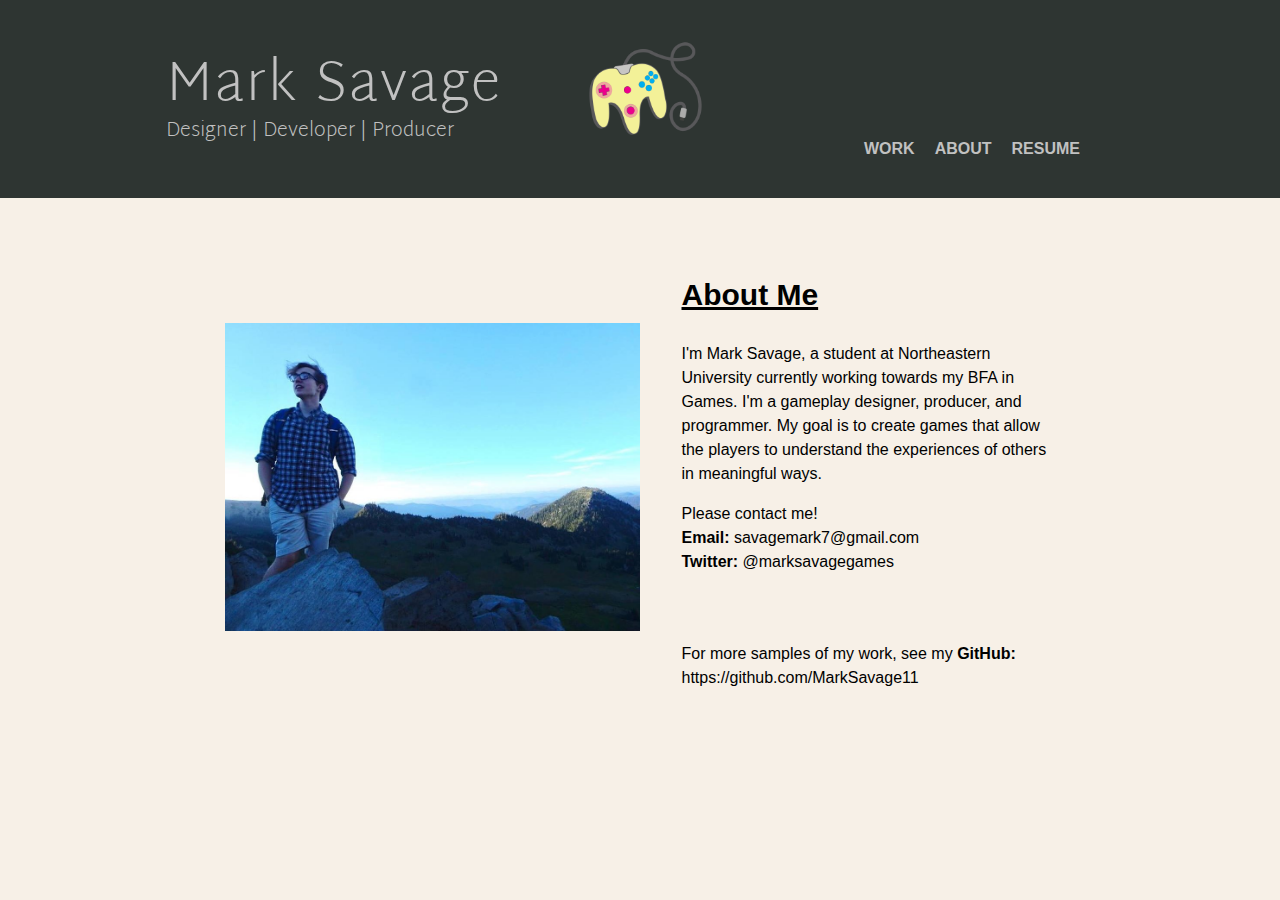
==== about.html @ 4d79224e "Updated Portfolio" ====
<!DOCTYPE>
<html>
	<head> 
		<title>Mark Savage | About</title>
		<meta name="viewport" content="width=device-width, initial-scale=1">
		<link rel="shortcut icon" type="image/x-icon" href="images/favicon.ico" />
		<!--Fonts-->
		<link href="https://fonts.googleapis.com/css?family=Work+Sans" rel="stylesheet">
		<link href="https://fonts.googleapis.com/css?family=Martel+Sans" rel="stylesheet">
		<!--  -->
		<link rel="stylesheet" href="style.css">
	</head>

	<body>

		<header>
			<div class="banner">
				<div class="title-text">
					<h1>Mark Savage</h1>
					<h2>Designer | Developer | Producer</h2>
				</div>
				<div class="logo">
					<img src = "images/Banner-Logo.png">
				</div>	

				<nav class ="desktop">
					<ul>
						<li><a href="index.html">Work</a></li>
						<li><a href="/">About</a></li>
						<!-- <li><a href="contact.html">Contact</a></li> -->
						<li><a href="images/Resume.pdf">Resume</a></li>
					</ul>
				</nav>
			</div>

		</header>

		<div class = "about-me">
			<img src="images/me.jpg">
			<div class="description">
				<h3>About Me</h3>
				<p>I'm Mark Savage, a student at Northeastern University currently working towards my BFA in Games. I'm a gameplay designer, producer, and programmer. My goal is to create games that allow the players to understand the experiences of others in meaningful ways.</p>
				<!-- <p>Hey there! I'm Mark Savage, Game Designer and student at Northeastern University. I'm currently working towards my BFA in Game design and a minor in Computer Science. </p> -->
				<p>Please contact me!<br><b>Email:</b> savagemark7@gmail.com<br><b>Twitter:</b> @marksavagegames</p><br><br>
				<p>For more samples of my work, see my <b>GitHub:</b> https://github.com/MarkSavage11 </p>
			</div>
		</div>


	</body>

</html>
---- style.css ----
body {
	height: 100%;
	margin: 0;
	font-family: "Works-Sans", sans-serif;
	background-color: #F7F0E7;
}

.banner {
	background-image: url("");
	background-color: #2E3532;
	height: 22%;
	background-position: center;
	background-repeat: no-repeat;
	background-size: cover;
	position: relative;
}

.title-text {
	text-align: left;
	position: absolute;
	left: 13%;
	color: #C1C1C1;
}

.title-text h1{
	font-family: 'Martel Sans', sans-serif;
	font-size:55;
	font-weight: lighter;
	margin-bottom: -40;
	letter-spacing: 2px;
	
}

.title-text h2{
	font-family: 'Martel Sans', sans-serif;
	font-weight: lighter;
	font-size: 20;
}

.logo {
	max-width: 20%;
	display:block;
	margin:auto;
}

.logo img{
	width: 130px;
	display: block;
	padding-top: 25px;
	margin: auto;

}

a {
	color: black;
	text-decoration: none;
}

nav ul a{
	font-size: 1rem;
	text-transform: uppercase;
	font-weight: bold;
	color: #C1C1C1;

}
nav ul a:hover {
	color: lightgray;
}

nav {
	padding-right : 200;

}
nav ul {
	float: right;
	width: 20%;
	display: flex;
	justify-content: space-between;
	margin-top: -15px;
	list-style-type: none;

}

nav li {
	text-align: center;


}

.game{
	margin: 50px 225px;
	display: flex;
	justify-content: space-between;
	align-items: center;
}

.content, .game-text{
	display: inline-block;
}

.game-text{
	width: 50%;
	padding-left: 10%;
}

.game-text .title{
	font-size: 25px;
	margin-bottom: -5px;
	font-family: 'Work-Sans', sans-serif;
}

.game-text .description {
	line-height: 1.5;
}

hr{
	width: 80%;
	border-top: 1px solid black;
}

/*About Me Styling*/
.about-me {
	margin: 50px 225px;
	display: flex;
	justify-content: space-between;
	align-items: center;
}

.about-me img{
	max-width: 50%;
}

.about-me .description{
	width: 50%;
	padding-left: 5%;
}

.about-me .description h3{
	font-size: 30px;
	text-decoration: underline;
}

.about-me p{
	line-height: 1.5;
}

/*Contact Styling*/

/*.contact {
	width: 20%;
	align-items: center;
	display: block;
	margin:auto;
}

.contact h3{
	font-size: 30px;

}

.contact h4{

}*/
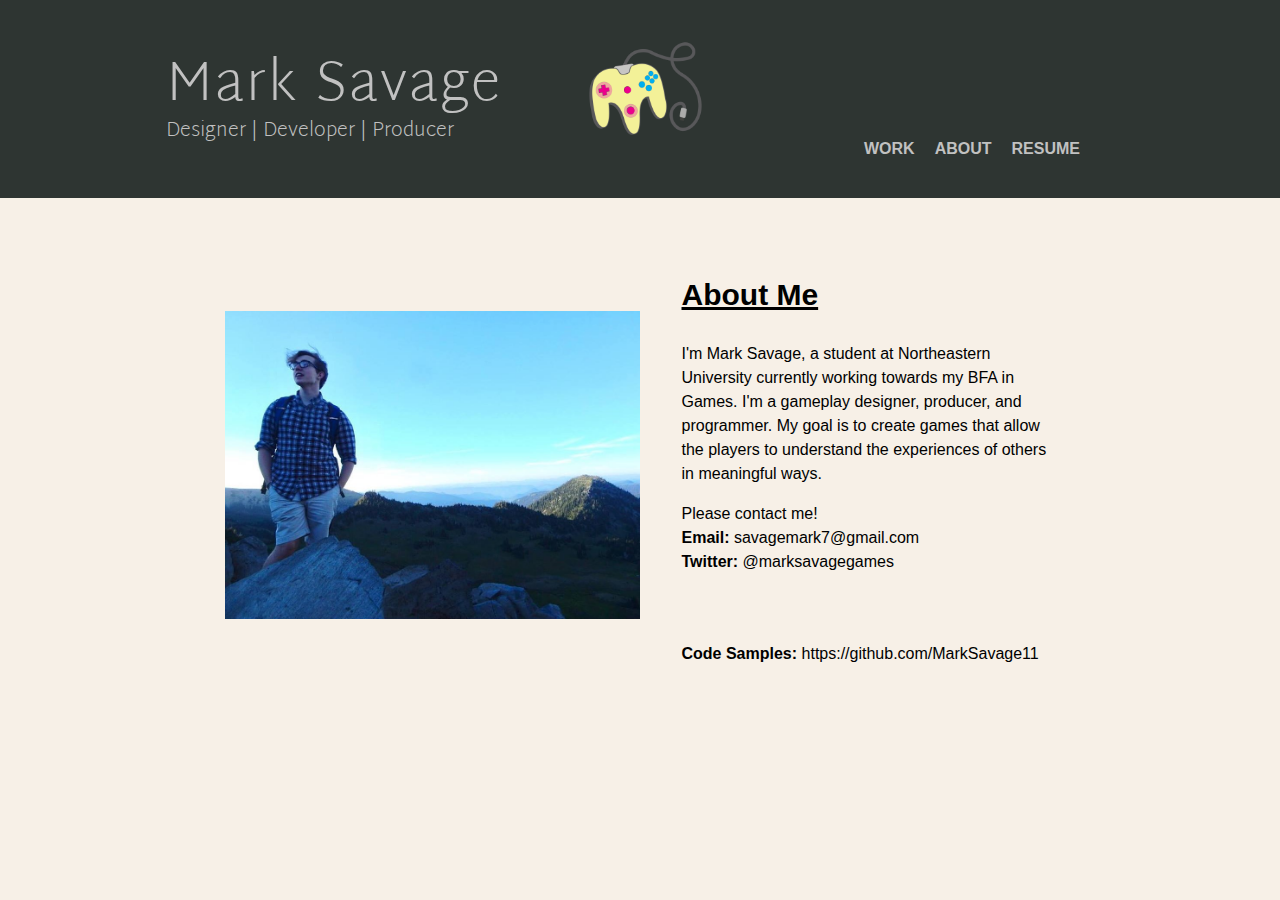
==== commit 335e8a55: "Typo Fix" ====
--- a/about.html
+++ b/about.html
@@ -42,7 +42,7 @@
 				<p>I'm Mark Savage, a student at Northeastern University currently working towards my BFA in Games. I'm a gameplay designer, producer, and programmer. My goal is to create games that allow the players to understand the experiences of others in meaningful ways.</p>
 				<!-- <p>Hey there! I'm Mark Savage, Game Designer and student at Northeastern University. I'm currently working towards my BFA in Game design and a minor in Computer Science. </p> -->
 				<p>Please contact me!<br><b>Email:</b> savagemark7@gmail.com<br><b>Twitter:</b> @marksavagegames</p><br><br>
-				<p>For more samples of my work, see my <b>GitHub:</b> https://github.com/MarkSavage11 </p>
+				<p><b>Code Samples: </b>https://github.com/MarkSavage11</p>
 			</div>
 		</div>
 
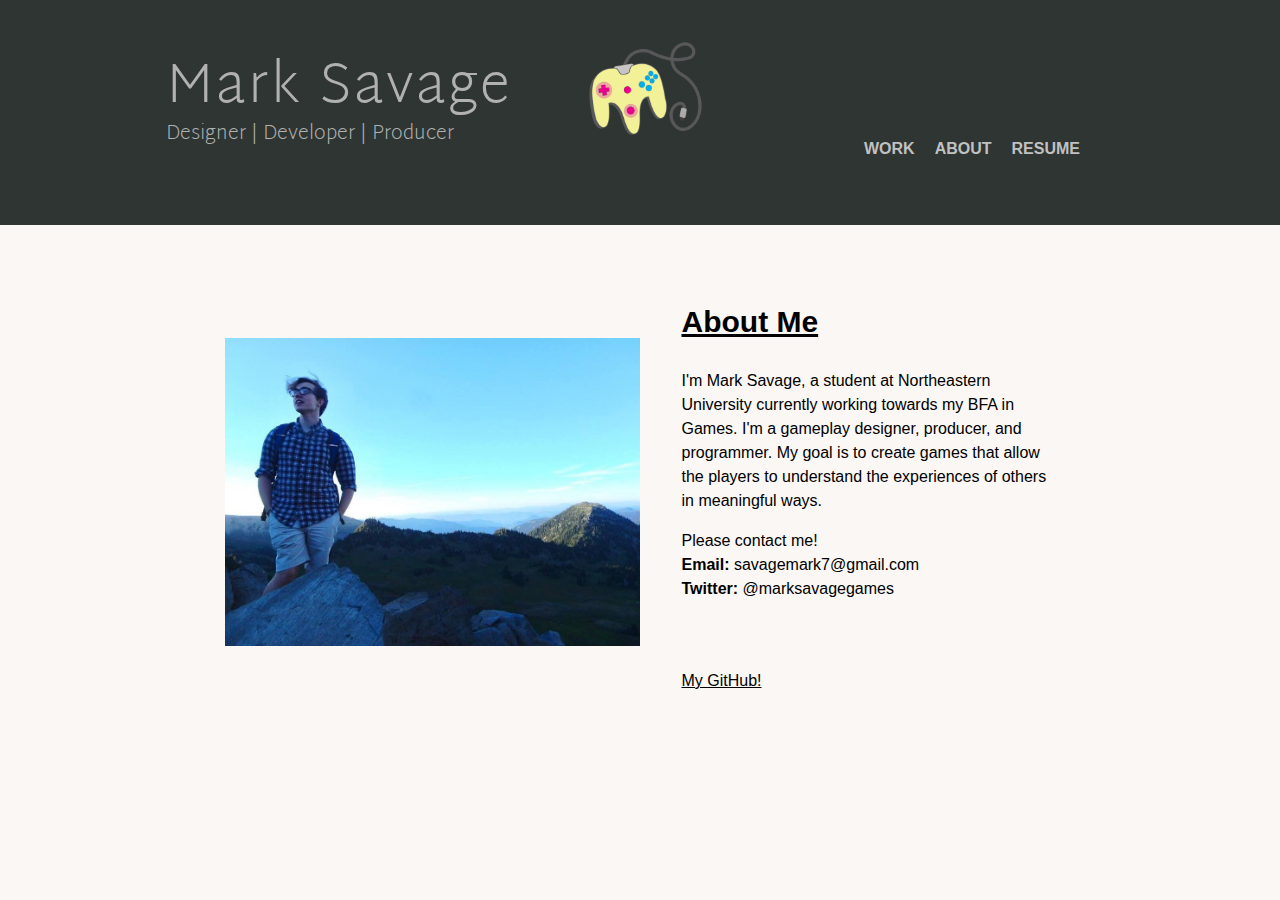
==== commit bdbec375: "Visual Polish" ====
--- a/about.html
+++ b/about.html
@@ -42,7 +42,7 @@
 				<p>I'm Mark Savage, a student at Northeastern University currently working towards my BFA in Games. I'm a gameplay designer, producer, and programmer. My goal is to create games that allow the players to understand the experiences of others in meaningful ways.</p>
 				<!-- <p>Hey there! I'm Mark Savage, Game Designer and student at Northeastern University. I'm currently working towards my BFA in Game design and a minor in Computer Science. </p> -->
 				<p>Please contact me!<br><b>Email:</b> savagemark7@gmail.com<br><b>Twitter:</b> @marksavagegames</p><br><br>
-				<p><b>Code Samples: </b>https://github.com/MarkSavage11</p>
+				<p><a href="https://github.com/MarkSavage11">My GitHub!</a></p>
 			</div>
 		</div>
 
--- a/style.css
+++ b/style.css
@@ -2,13 +2,13 @@
 	height: 100%;
 	margin: 0;
 	font-family: "Works-Sans", sans-serif;
-	background-color: #F7F0E7;
+	background-color: #fbf7f5;
 }
 
 .banner {
 	background-image: url("");
 	background-color: #2E3532;
-	height: 22%;
+	height: 25%;
 	background-position: center;
 	background-repeat: no-repeat;
 	background-size: cover;
@@ -19,22 +19,22 @@
 	text-align: left;
 	position: absolute;
 	left: 13%;
-	color: #C1C1C1;
+	color: #b1b1b1;
 }
 
 .title-text h1{
 	font-family: 'Martel Sans', sans-serif;
-	font-size:55;
+	font-size:3.5em;
 	font-weight: lighter;
 	margin-bottom: -40;
-	letter-spacing: 2px;
+	letter-spacing: 2px; 
 	
 }
 
 .title-text h2{
 	font-family: 'Martel Sans', sans-serif;
 	font-weight: lighter;
-	font-size: 20;
+	font-size: 1.25em;
 }
 
 .logo {
@@ -53,7 +53,7 @@
 
 a {
 	color: black;
-	text-decoration: none;
+	
 }
 
 nav ul a{
@@ -61,6 +61,7 @@
 	text-transform: uppercase;
 	font-weight: bold;
 	color: #C1C1C1;
+	text-decoration: none;
 
 }
 nav ul a:hover {
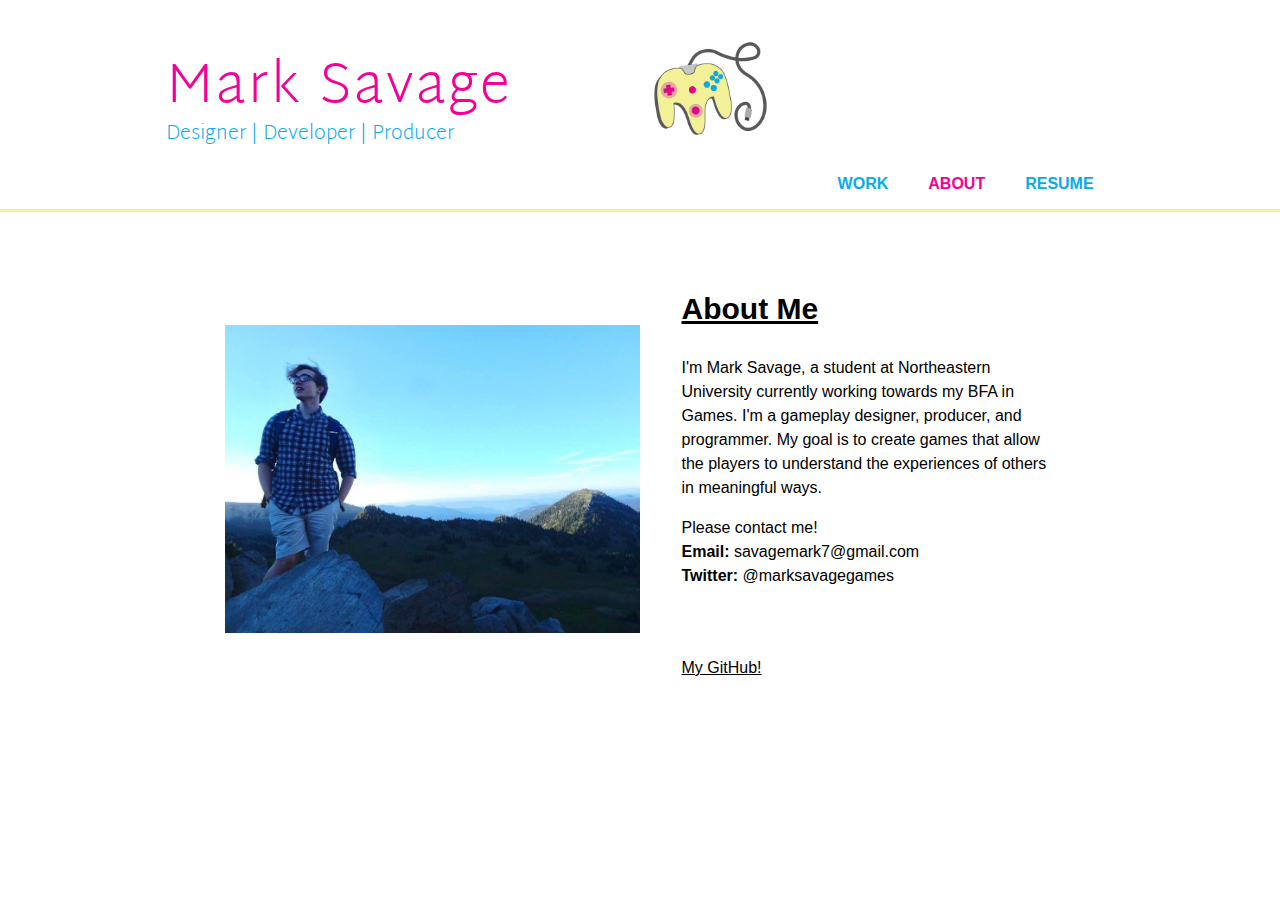
==== commit 852bb44e: "stye pass" ====
--- a/about.html
+++ b/about.html
@@ -1,9 +1,12 @@
-<!DOCTYPE>
+<!doctype html>
 <html>
 	<head> 
 		<title>Mark Savage | About</title>
 		<meta name="viewport" content="width=device-width, initial-scale=1">
-		<link rel="shortcut icon" type="image/x-icon" href="images/favicon.ico" />
+		<link rel="apple-touch-icon" sizes="180x180" href="/apple-touch-icon.png">
+		<link rel="icon" type="image/png" sizes="32x32" href="/favicon-32x32.png">
+		<link rel="icon" type="image/png" sizes="16x16" href="/favicon-16x16.png">
+		<link rel="manifest" href="/site.webmanifest">
 		<!--Fonts-->
 		<link href="https://fonts.googleapis.com/css?family=Work+Sans" rel="stylesheet">
 		<link href="https://fonts.googleapis.com/css?family=Martel+Sans" rel="stylesheet">
@@ -15,6 +18,7 @@
 
 		<header>
 			<div class="banner">
+				<section>
 				<div class="title-text">
 					<h1>Mark Savage</h1>
 					<h2>Designer | Developer | Producer</h2>
@@ -25,16 +29,16 @@
 
 				<nav class ="desktop">
 					<ul>
-						<li><a href="index.html">Work</a></li>
-						<li><a href="/">About</a></li>
+						<li><a href="/">Work</a></li>
+						<li class="selected"><a href="about.html">About</a></li>
 						<!-- <li><a href="contact.html">Contact</a></li> -->
 						<li><a href="images/Resume.pdf">Resume</a></li>
 					</ul>
 				</nav>
+					</section>
 			</div>
 
 		</header>
-
 		<div class = "about-me">
 			<img src="images/me.jpg">
 			<div class="description">
--- a/style.css
+++ b/style.css
@@ -2,33 +2,36 @@
 	height: 100%;
 	margin: 0;
 	font-family: "Works-Sans", sans-serif;
-	background-color: #fbf7f5;
 }
 
 .banner {
-	background-image: url("");
-	background-color: #2E3532;
-	height: 25%;
-	background-position: center;
-	background-repeat: no-repeat;
-	background-size: cover;
-	position: relative;
+    height: 50%;
+    background-size: cover;
+    position: static;
+    min-width: 100%;
+    -webkit-box-sizing: content-box;
+    -moz-box-sizing: content-box;
+    box-sizing: content-box;
+    display: inline-block;
+	border-bottom-style: solid;
+	border-bottom-color: #F2F196
 }
 
 .title-text {
 	text-align: left;
 	position: absolute;
+	display: inline-block;
 	left: 13%;
-	color: #b1b1b1;
+	color: #05ABEB;
 }
 
 .title-text h1{
-	font-family: 'Martel Sans', sans-serif;
-	font-size:3.5em;
-	font-weight: lighter;
-	margin-bottom: -40;
-	letter-spacing: 2px; 
-	
+    font-family: 'Martel Sans', sans-serif;
+    font-size: 3.5em;
+    font-weight: lighter;
+    margin-bottom: -40px;
+    letter-spacing: 2px;
+	color: #F50097
 }
 
 .title-text h2{
@@ -44,11 +47,12 @@
 }
 
 .logo img{
-	width: 130px;
-	display: block;
-	padding-top: 25px;
-	margin: auto;
-
+    max-width: 130px;
+    padding-top: 25px;
+	padding-left: 50%;
+	padding-right: 50%;
+    margin: auto;
+	align: middle;
 }
 
 a {
@@ -60,26 +64,28 @@
 	font-size: 1rem;
 	text-transform: uppercase;
 	font-weight: bold;
-	color: #C1C1C1;
+	color: #05ABEB;
 	text-decoration: none;
-
+	padding: 20px;
 }
 nav ul a:hover {
-	color: lightgray;
+	border-top-style: solid;
+	border-top-color: #F2F196
+}
+
+nav li.selected a {
+	color: #f50097;
 }
 
 nav {
-	padding-right : 200;
+	padding-right : 13%;
 
 }
 nav ul {
 	float: right;
-	width: 20%;
 	display: flex;
 	justify-content: space-between;
-	margin-top: -15px;
 	list-style-type: none;
-
 }
 
 nav li {
@@ -89,7 +95,7 @@
 }
 
 .game{
-	margin: 50px 225px;
+	margin: 50px 10%;
 	display: flex;
 	justify-content: space-between;
 	align-items: center;
@@ -100,12 +106,12 @@
 }
 
 .game-text{
-	width: 50%;
+	max-width: 50%;
 	padding-left: 10%;
 }
 
 .game-text .title{
-	font-size: 25px;
+	font-size: 20pt;
 	margin-bottom: -5px;
 	font-family: 'Work-Sans', sans-serif;
 }
@@ -115,8 +121,8 @@
 }
 
 hr{
-	width: 80%;
-	border-top: 1px solid black;
+	width: 85%;
+	border-top: 2px solid #F2F196;
 }
 
 /*About Me Styling*/
@@ -162,4 +168,3 @@
 .contact h4{
 
 }*/
-
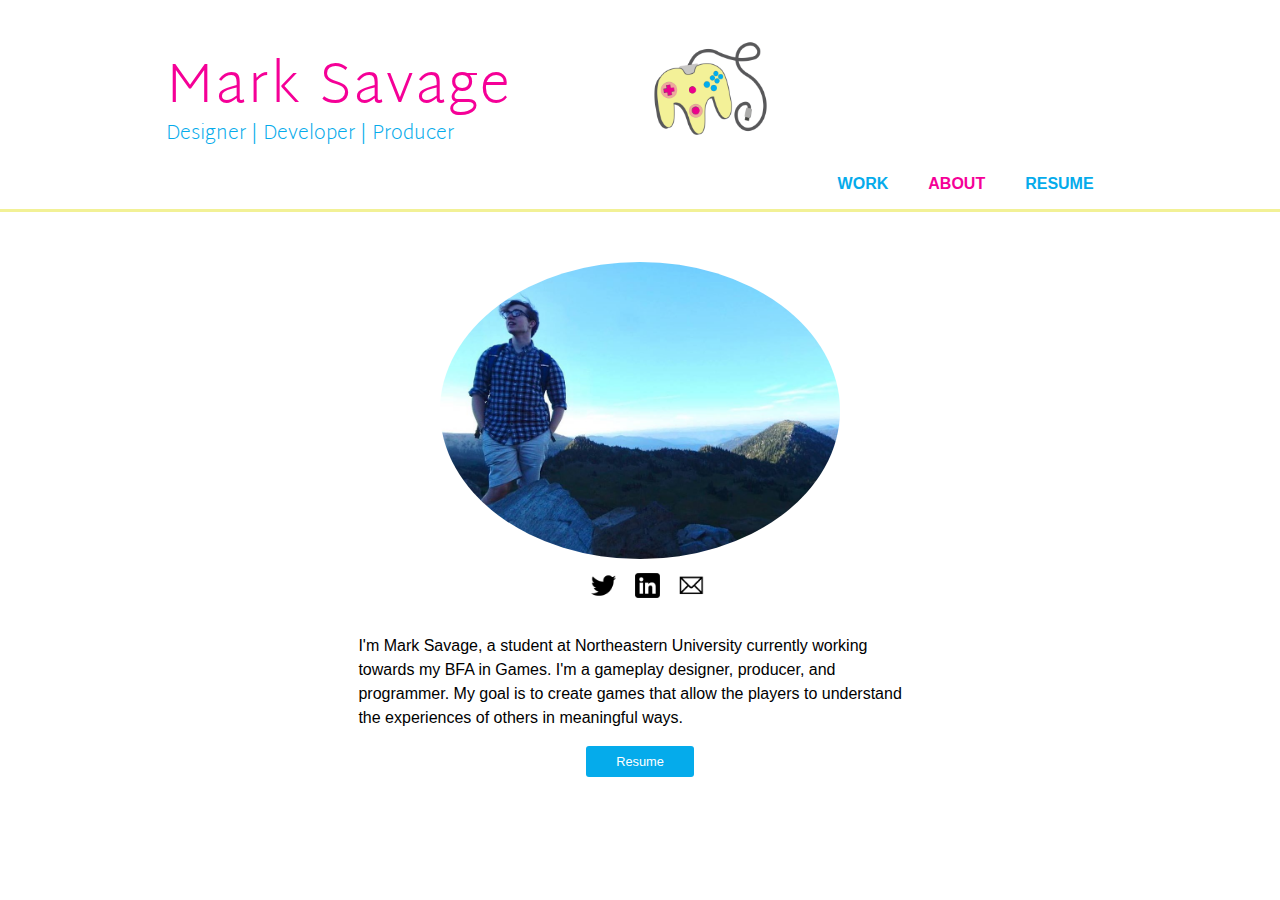
==== commit 84b82a1e: "Update About Me Layout" ====
--- a/about.html
+++ b/about.html
@@ -40,13 +40,19 @@
 
 		</header>
 		<div class = "about-me">
-			<img src="images/me.jpg">
-			<div class="description">
-				<h3>About Me</h3>
+			<div style="text-align: center">
+				<img src="images/me.jpg">
+			</div>
+			<div class="links">
+					<a href = "https://twitter.com/MarkSavageGames" class = storeLink><img class = "storeLink" src="images/icons/twitter_icon.png" alt="Twitter"></a>
+					<a href = "https://www.linkedin.com/in/mark-savage-games/" class = storeLink><img class="storeLink" src="images/icons/linkedin_icon.png" alt="LinkedIn"></a>
+					<a href = "mailto:savagemark7@gmail.com" class = storeLink><img class="storeLink" src="images/icons/email_icon.png" alt="Email"></a>
+			</div>
+			<div class= "bio">
 				<p>I'm Mark Savage, a student at Northeastern University currently working towards my BFA in Games. I'm a gameplay designer, producer, and programmer. My goal is to create games that allow the players to understand the experiences of others in meaningful ways.</p>
-				<!-- <p>Hey there! I'm Mark Savage, Game Designer and student at Northeastern University. I'm currently working towards my BFA in Game design and a minor in Computer Science. </p> -->
-				<p>Please contact me!<br><b>Email:</b> savagemark7@gmail.com<br><b>Twitter:</b> @marksavagegames</p><br><br>
-				<p><a href="https://github.com/MarkSavage11">My GitHub!</a></p>
+				<div style="text-align: center; width:50%; margin:auto">
+					<a href = "images/Resume.pdf" class = "moreInfo">Resume</a>
+				</div>
 			</div>
 		</div>
 
--- a/style.css
+++ b/style.css
@@ -120,6 +120,38 @@
 	line-height: 1.5;
 }
 
+a.moreInfo {
+	font-size: 0.8rem;
+	background-color: #05ABEB;
+	color: white;
+	display: inline-block;
+	border-radius: 3px;
+	padding: 8px 30px;
+	text-decoration: none;
+}
+
+a.moreInfo:hover {
+	background-color: #08415C;
+}
+
+a.storeLink{
+	display: inline-block;
+	border-radius: 3px;
+	padding: 0px 0px 0px 15px;
+
+}
+
+img.storeLink{
+	width: 25px;
+	height: 25px;
+	vertical-align: middle;
+	object-fit: contain;
+}
+
+.links {
+	white-space: nowrap;
+}
+
 hr{
 	width: 85%;
 	border-top: 2px solid #F2F196;
@@ -127,19 +159,21 @@
 
 /*About Me Styling*/
 .about-me {
-	margin: 50px 225px;
-	display: flex;
-	justify-content: space-between;
+	margin: 50px 10%;
+	display: block;
 	align-items: center;
 }
 
 .about-me img{
-	max-width: 50%;
-}
-
-.about-me .description{
-	width: 50%;
-	padding-left: 5%;
+	max-width: 400px;
+	border-radius: 50%;
+}
+
+.about-me .bio{
+	width: 55%;
+	padding: 10px 50px 30px;
+	margin:auto;
+	justify-content: space-around;
 }
 
 .about-me .description h3{
@@ -149,7 +183,50 @@
 
 .about-me p{
 	line-height: 1.5;
-}
+	display:block;
+	margin-left: auto;
+    margin-right: auto;
+}
+
+.about-me .links {
+	text-align: center;
+	padding: 10px;
+}
+
+.links img{
+	border-radius: 0%;
+}
+
+@media only screen and (max-width: 1000px) {
+	.title-text { 
+		position: static;
+		text-align: center;
+		align-items: center;
+		display: inline;
+		left: auto;
+	}
+	.logo img {display: none;}
+	nav {padding:0;}
+	nav ul {
+		float:none;
+		justify-content: center;
+
+	}
+	.game-text, .about-me .description {max-width: 100%; text-align: center;}
+	.game, .about-me { 
+		display: inherit;
+		margin-left:auto;
+		justify-content: center;
+	}
+	.content, .about-me img {
+		margin-left: 10%;
+		margin-right: 10%;
+		float: center;
+		max-width: 80%;
+		width: 80%;
+	}
+}
+
 
 /*Contact Styling*/
 
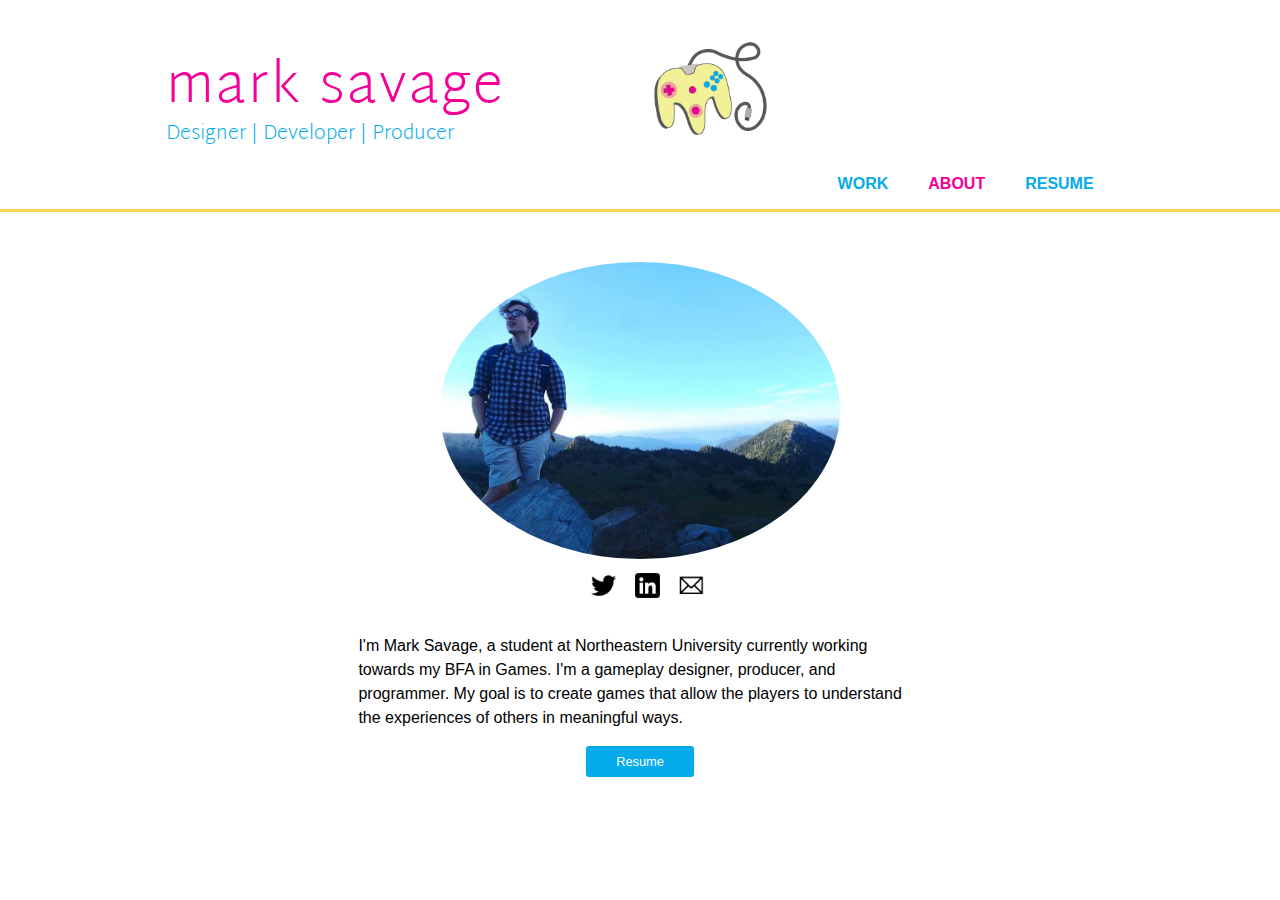
==== commit a9903685: "Style adjustments to Game Info" ====
--- a/about.html
+++ b/about.html
@@ -20,7 +20,7 @@
 			<div class="banner">
 				<section>
 				<div class="title-text">
-					<h1>Mark Savage</h1>
+					<h1>mark savage</h1>
 					<h2>Designer | Developer | Producer</h2>
 				</div>
 				<div class="logo">
@@ -29,7 +29,7 @@
 
 				<nav class ="desktop">
 					<ul>
-						<li><a href="/">Work</a></li>
+						<li><a href="index.html">Work</a></li>
 						<li class="selected"><a href="about.html">About</a></li>
 						<!-- <li><a href="contact.html">Contact</a></li> -->
 						<li><a href="images/Resume.pdf">Resume</a></li>
--- a/style.css
+++ b/style.css
@@ -1,3 +1,7 @@
+/**{
+	background-color: #FFD9DA;
+}*/
+
 body {
 	height: 100%;
 	margin: 0;
@@ -14,7 +18,7 @@
     box-sizing: content-box;
     display: inline-block;
 	border-bottom-style: solid;
-	border-bottom-color: #F2F196
+	border-bottom-color: #F7D850
 }
 
 .title-text {
@@ -69,12 +73,13 @@
 	padding: 20px;
 }
 nav ul a:hover {
-	border-top-style: solid;
-	border-top-color: #F2F196
+	/*border-top-style: solid;*/
+	color:#08415C;
+	border-top-color: #F7D850
 }
 
 nav li.selected a {
-	color: #f50097;
+	color: #F50097;
 }
 
 nav {
@@ -114,6 +119,7 @@
 	font-size: 20pt;
 	margin-bottom: -5px;
 	font-family: 'Work-Sans', sans-serif;
+	color: #F50097;
 }
 
 .game-text .description {
@@ -154,7 +160,7 @@
 
 hr{
 	width: 85%;
-	border-top: 2px solid #F2F196;
+	border-top: 3px solid #F7D850;
 }
 
 /*About Me Styling*/
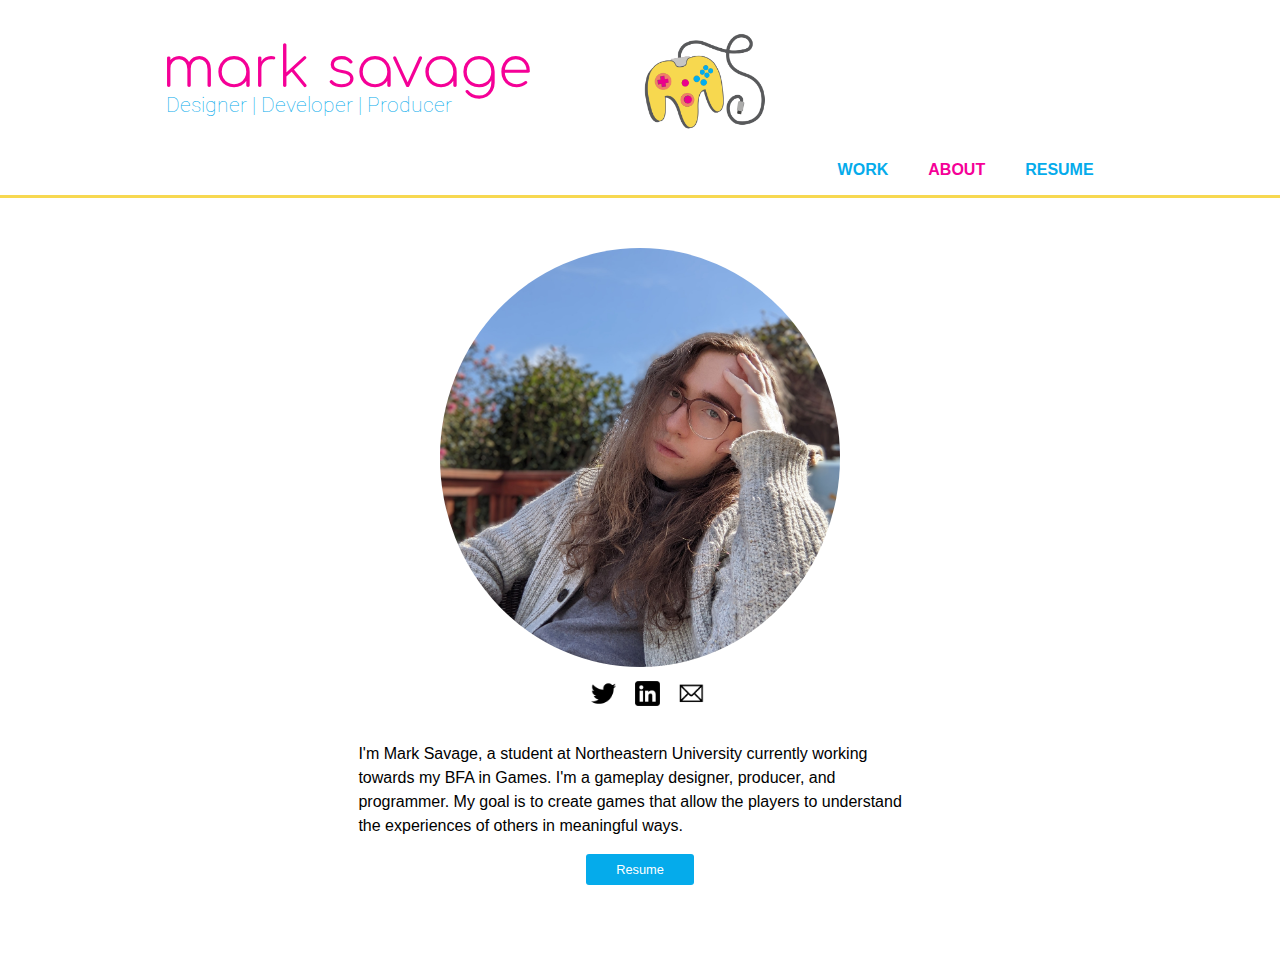
==== commit 4576c560: "Font display updates" ====
--- a/about.html
+++ b/about.html
@@ -7,9 +7,13 @@
 		<link rel="icon" type="image/png" sizes="32x32" href="/favicon-32x32.png">
 		<link rel="icon" type="image/png" sizes="16x16" href="/favicon-16x16.png">
 		<link rel="manifest" href="/site.webmanifest">
+		<link rel="mask-icon" href="/safari-pinned-tab.svg" color="#5bbad5">
+		<meta name="msapplication-TileColor" content="#da532c">
+		<meta name="theme-color" content="#ffffff">
 		<!--Fonts-->
 		<link href="https://fonts.googleapis.com/css?family=Work+Sans" rel="stylesheet">
 		<link href="https://fonts.googleapis.com/css?family=Martel+Sans" rel="stylesheet">
+		<link href="https://fonts.googleapis.com/css2?family=Comfortaa:wght@500&family=Roboto&display=swap" rel="stylesheet">
 		<!--  -->
 		<link rel="stylesheet" href="style.css">
 	</head>
--- a/style.css
+++ b/style.css
@@ -30,18 +30,18 @@
 }
 
 .title-text h1{
-    font-family: 'Martel Sans', sans-serif;
+    font-family: 'Comfortaa', sans-serif;
     font-size: 3.5em;
     font-weight: lighter;
-    margin-bottom: -40px;
-    letter-spacing: 2px;
-	color: #F50097
+    margin-bottom: -25px;
+    margin-left: -4px;
+    color: #F50097
 }
 
 .title-text h2{
-	font-family: 'Martel Sans', sans-serif;
+	font-family: 'Roboto', sans-serif;
 	font-weight: lighter;
-	font-size: 1.25em;
+	font-size: 1.32em;
 }
 
 .logo {
@@ -117,8 +117,9 @@
 
 .game-text .title{
 	font-size: 20pt;
+	letter-spacing: .1rem;
 	margin-bottom: -5px;
-	font-family: 'Work-Sans', sans-serif;
+    font-family: 'Comfortaa', sans-serif;
 	color: #F50097;
 }
 
@@ -219,7 +220,7 @@
 
 	}
 	.game-text, .about-me .description {max-width: 100%; text-align: center;}
-	.game, .about-me { 
+	.game, .about-me, .bio { 
 		display: inherit;
 		margin-left:auto;
 		justify-content: center;
